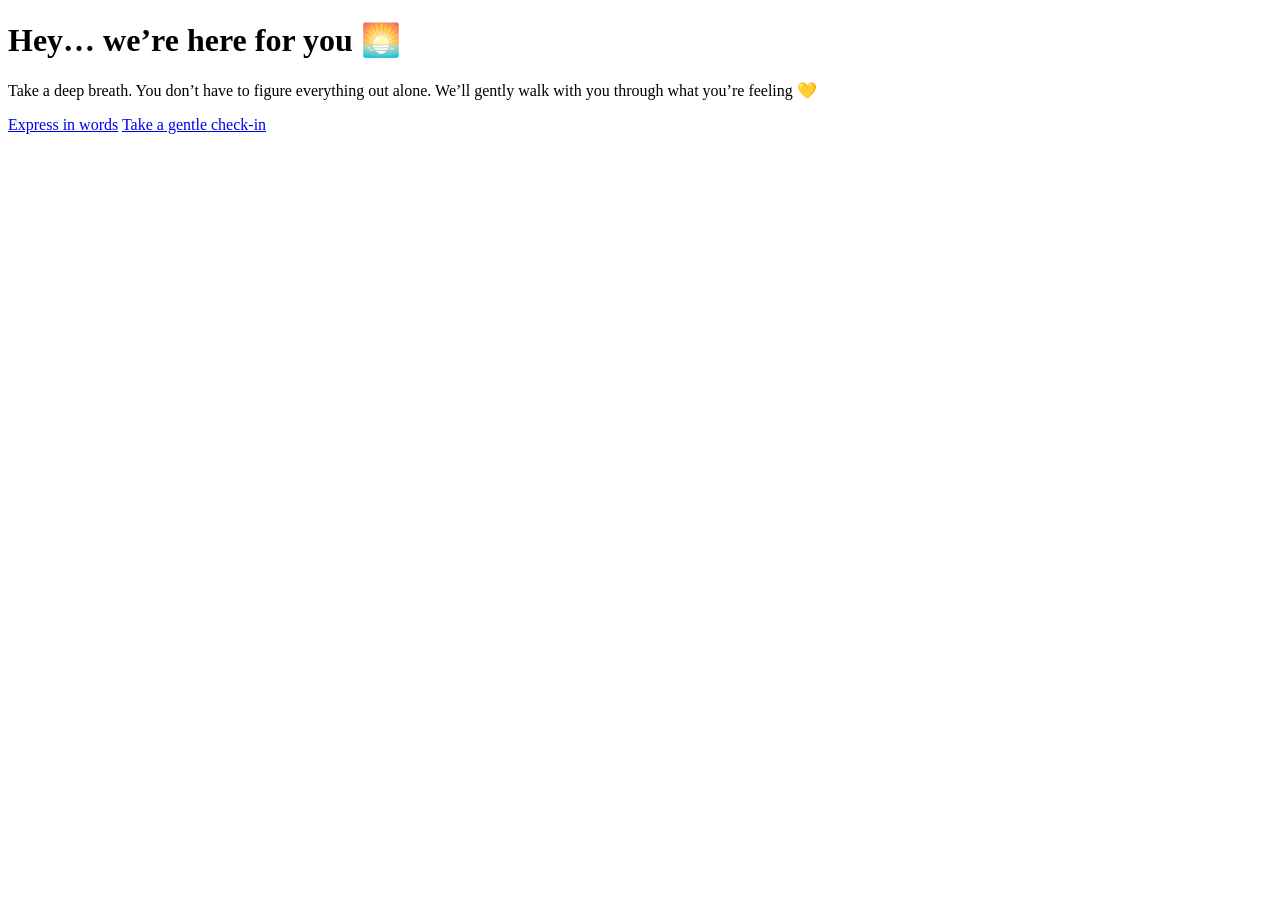
==== templates/index.html @ 3340029e "Initial commit - MindWatch project" ====
<!DOCTYPE html>
<html>
<head>
<title>MindWatch 💛</title>
<link rel="stylesheet" href="{{ url_for('static', filename='style.css') }}">
</head>
<body>

<div class="hero">

<div class="hero-content">

<h1>Hey… we’re here for you 🌅</h1>

<p>
Take a deep breath.  
You don’t have to figure everything out alone.  
We’ll gently walk with you through what you’re feeling 💛
</p>

<div class="buttons">
<a href="/text" class="btn">Express in words</a>
<a href="/checklist_general" class="btn secondary">Take a gentle check-in</a>
</div>

</div>

</div>

</body>
</html>
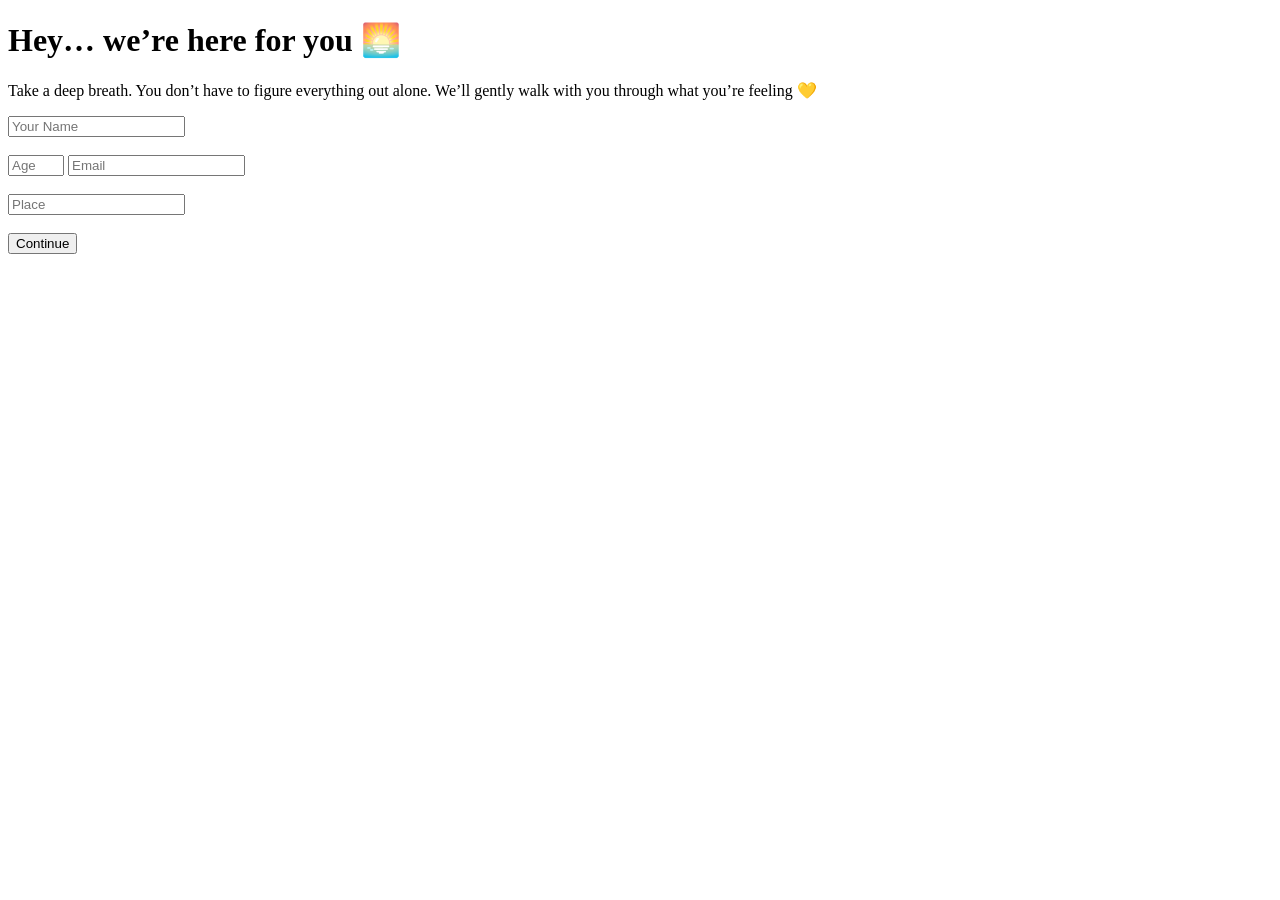
==== commit ed403171: "Final backend + report + dynamic support" ====
--- a/templates/index.html
+++ b/templates/index.html
@@ -18,10 +18,20 @@
 We’ll gently walk with you through what you’re feeling 💛
 </p>
 
+<!-- USER INFO FORM -->
+<form action="/text" method="POST">
+
+<input type="text" name="name" placeholder="Your Name" required><br><br>
+<input type="number" name="age" placeholder="Age" min="1" max="100" required>
+<input type="email" name="email" placeholder="Email" required><br><br>
+<input type="text" name="place" placeholder="Place" required><br><br>
+
+
 <div class="buttons">
-<a href="/text" class="btn">Express in words</a>
-<a href="/checklist_general" class="btn secondary">Take a gentle check-in</a>
+<button type="submit" class="btn">Continue</button>
 </div>
+
+</form>
 
 </div>
 
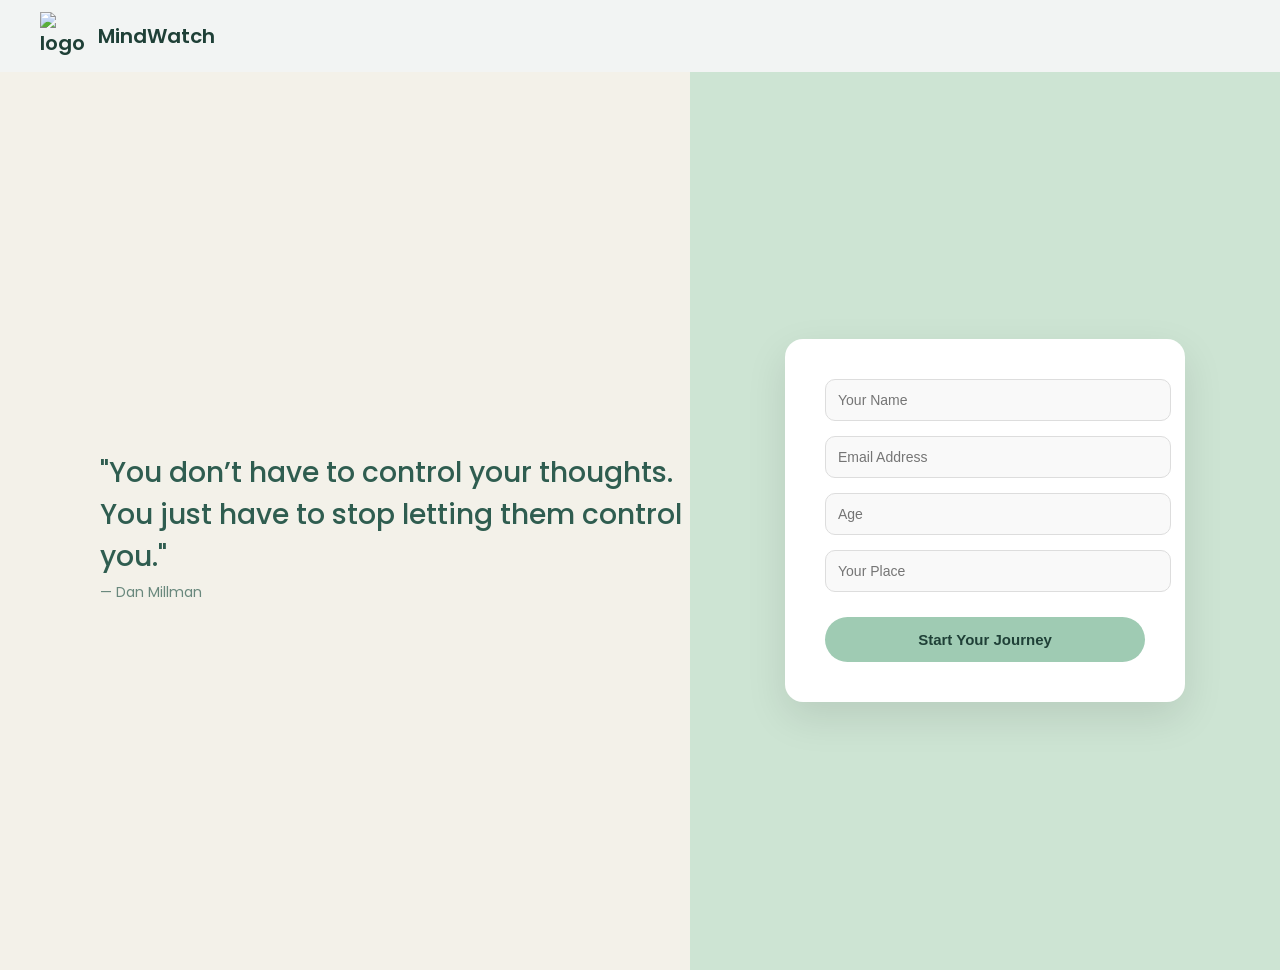
==== commit 1d37a917: "Updated UI and text page design" ====
--- a/templates/index.html
+++ b/templates/index.html
@@ -1,41 +1,266 @@
 <!DOCTYPE html>
 <html>
 <head>
-<title>MindWatch 💛</title>
-<link rel="stylesheet" href="{{ url_for('static', filename='style.css') }}">
+    <title>MindWatch 💛</title>
+
+    <link href="https://fonts.googleapis.com/css2?family=Poppins:wght@300;400;600&display=swap" rel="stylesheet">
+
+    <style>
+        body {
+            margin: 0;
+            font-family: 'Poppins', sans-serif;
+            overflow: hidden;  
+        }
+
+        /* NAVBAR (REDUCED HEIGHT) */
+        .navbar {
+            position: fixed;
+            top: 0;
+            left: 0;
+            width: 100%;
+            
+            display: flex;
+            align-items: center;
+            padding: 12px 40px;
+
+            background: #f2f4f3;
+
+            z-index: 1000;
+        }
+
+        /* LOGO TEXT */
+        .logo {
+            display: flex;
+            align-items: center;
+            gap: 10px;
+            font-weight: 600;
+            font-size: 20px;
+            color: #1f4037;
+        }
+
+        /* LOGO IMAGE */
+        .logo img {
+            height: 48px;
+            width: 48px;
+            object-fit: contain;
+        }
+
+        /* HERO FULL SCREEN */
+        .hero {
+            height: 100vh;
+            display: flex;
+            margin-top: 70px;
+        }
+
+        .left {
+            flex: 1;
+            background: #F3F1E9;
+
+            display: flex;
+            align-items: center;
+
+            padding-left: 100px;
+        }
+
+        .main-quote {
+            font-size: 28px;
+            font-weight: 500;
+            color: #2f5d50;
+            line-height: 1.5;
+            margin-bottom: 4px;
+            max-width: 700px;
+        }
+
+        .author {
+            margin-top: 0;
+            font-size: 14px;
+            font-weight: 400;
+            color: #2f5d50;
+            opacity: 0.7;
+        }
+
+        .quote-box {
+            max-width: 650px;
+            width: 100%;
+        }
+
+        /* REMOVE BLUE AUTOFILL COLOR */
+        input:-webkit-autofill {
+            -webkit-box-shadow: 0 0 0 1000px #f9f9f9 inset !important;
+            -webkit-text-fill-color: #2f5d50 !important;
+            transition: background-color 5000s ease-in-out 0s;
+        }
+
+        /* ALSO FOR HOVER + FOCUS */
+        input:-webkit-autofill:hover,
+        input:-webkit-autofill:focus {
+            -webkit-box-shadow: 0 0 0 1000px #f9f9f9 inset !important;
+            -webkit-text-fill-color: #2f5d50 !important;
+        }
+
+        /* RIGHT SIDE */
+        .right {
+            flex: 1;
+            background: #CDE4D3;
+
+            display: flex;
+            justify-content: center;
+            align-items: center;
+
+            height: 100%;
+        }
+
+        /* FORM CARD */
+        .form-card {
+            background: white;
+            padding: 40px;
+            border-radius: 18px;
+            width: 320px;
+            box-shadow: 0 15px 40px rgba(0,0,0,0.1);
+        }
+
+        .form-card input {
+            width: 100%;
+            padding: 12px;
+            margin-bottom: 15px;
+            border-radius: 10px;
+            border: 1px solid #ddd;
+            font-size: 14px;
+            background: #f9f9f9;
+        }
+
+        .form-card input {
+            color: #2f5d50;
+        }
+
+        .form-card input {
+            color: #2f5d50;
+        }
+
+        .form-card input:focus {
+            outline: none;
+            border-color: #9fcbb3;
+            box-shadow: 0 0 6px rgba(150,200,180,0.4);
+        }
+
+        .form-card button {
+            display: block;
+            width: 100%;
+            padding: 14px;
+            margin-top: 10px;
+
+            border: none;
+            border-radius: 30px;
+
+            background: #9fcbb3;
+            color: #1f4037;
+
+            font-weight: 600;
+            font-size: 15px;
+
+            cursor: pointer;
+            transition: all 0.3s ease;
+        }
+
+        .form-card {
+            text-align: center;
+        }
+
+        .form-card button:hover {
+            transform: scale(1.05);
+            background: #88bfa5;
+        }
+
+        /* POP-UP ANIMATION */
+        @keyframes fadeUp {
+            from {
+                opacity: 0;
+                transform: translateY(40px);
+            }
+            to {
+                opacity: 1;
+                transform: translateY(0);
+            }
+        }
+
+        @keyframes fadeRight {
+            from {
+                opacity: 0;
+                transform: translateX(-50px);
+            }
+            to {
+                opacity: 1;
+                transform: translateX(0);
+            }
+        }
+
+        @keyframes fadeLeft {
+            from {
+                opacity: 0;
+                transform: translateX(50px);
+            }
+            to {
+                opacity: 1;
+                transform: translateX(0);
+            }
+        }
+
+        /* APPLY ANIMATION */
+        .left {
+            animation: fadeRight 1s ease forwards;
+        }
+
+        .form-card {
+            animation: fadeLeft 1s ease forwards;
+            animation-delay: 0.3s;
+            opacity: 0;
+        }
+    </style>
 </head>
+
 <body>
 
-<div class="hero">
-
-<div class="hero-content">
-
-<h1>Hey… we’re here for you 🌅</h1>
-
-<p>
-Take a deep breath.  
-You don’t have to figure everything out alone.  
-We’ll gently walk with you through what you’re feeling 💛
-</p>
-
-<!-- USER INFO FORM -->
-<form action="/text" method="POST">
-
-<input type="text" name="name" placeholder="Your Name" required><br><br>
-<input type="number" name="age" placeholder="Age" min="1" max="100" required>
-<input type="email" name="email" placeholder="Email" required><br><br>
-<input type="text" name="place" placeholder="Place" required><br><br>
-
-
-<div class="buttons">
-<button type="submit" class="btn">Continue</button>
-</div>
-
-</form>
-
-</div>
-
-</div>
+    <!-- NAVBAR -->
+    <div class="navbar">
+        <div class="logo">
+            <img src="{{ url_for('static', filename='images/logo.png') }}" alt="logo">
+            MindWatch
+        </div>
+    </div>
+
+    <!-- HERO -->
+    <div class="hero">
+
+        <div class="left">
+            <div class="quote-box">
+                <p class="main-quote">
+                    "You don’t have to control your thoughts.<br>
+                    You just have to stop letting them control you."
+                </p>
+                <p class="author">— Dan Millman</p>
+            </div>
+        </div>
+
+        <!-- RIGHT -->
+        <div class="right">
+            <div class="form-card">
+                <form action="/text" method="POST">
+
+                    <input type="text" name="name" placeholder="Your Name" required>
+
+                    <input type="email" name="email" placeholder="Email Address" required>
+
+                    <input type="number" name="age" placeholder="Age" required>
+
+                    <input type="text" name="place" placeholder="Your Place" required>
+
+                    <button type="submit">Start Your Journey</button>
+
+                </form>
+            </div>
+        </div>
+
+    </div>
 
 </body>
 </html>
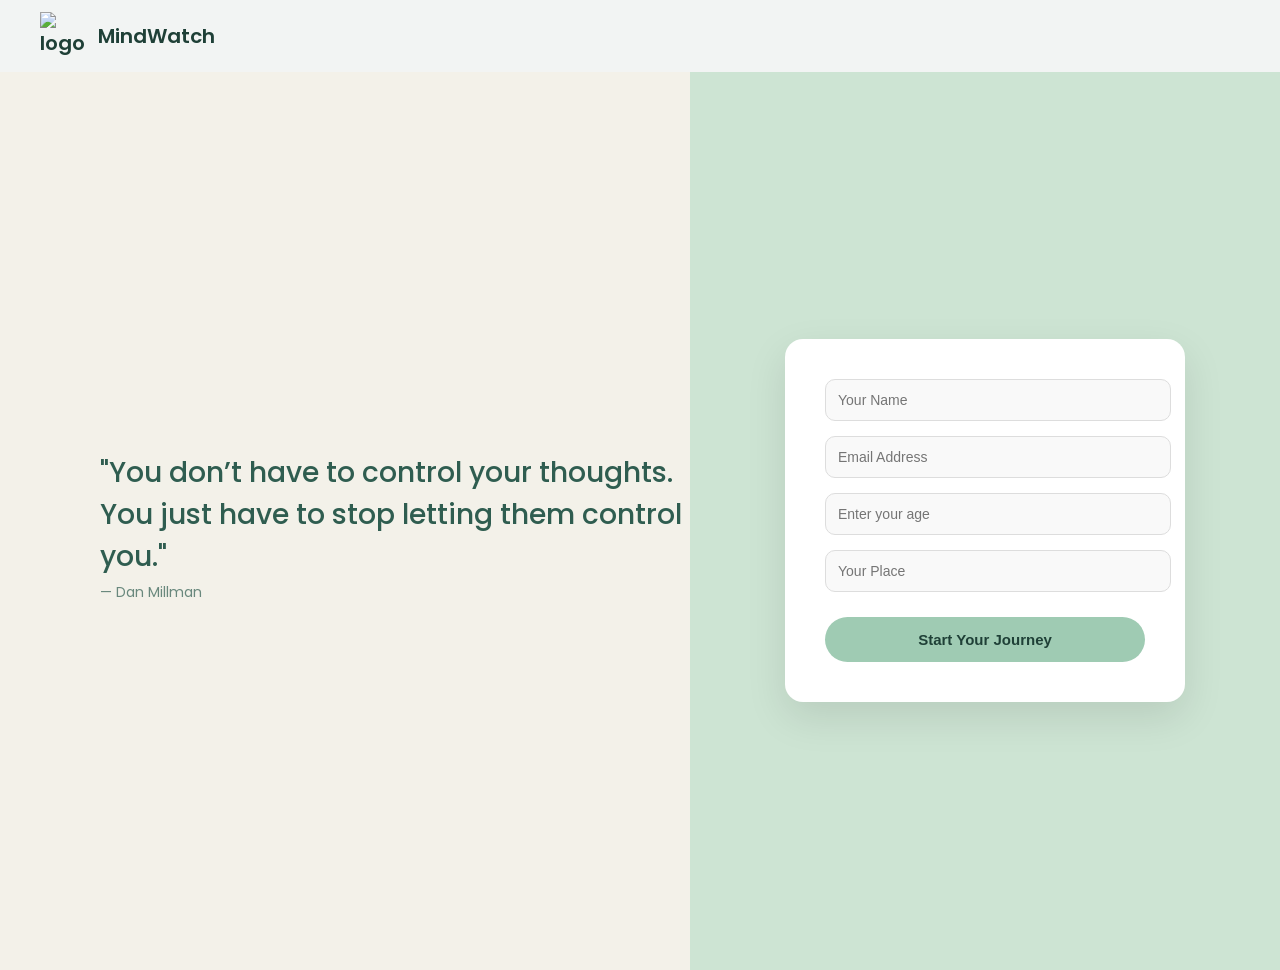
==== commit a8aa5658: "UI improvements, validation fixes, PDF ordering fix" ====
--- a/templates/index.html
+++ b/templates/index.html
@@ -250,8 +250,15 @@
 
                     <input type="email" name="email" placeholder="Email Address" required>
 
-                    <input type="number" name="age" placeholder="Age" required>
-
+                     <input 
+                        type="number" 
+                        name="age" 
+                        min="1" 
+                        max="120" 
+                        required 
+                        placeholder="Enter your age"
+                        oninvalid="this.setCustomValidity('Please enter a valid age')"
+                        oninput="this.setCustomValidity('')">
                     <input type="text" name="place" placeholder="Your Place" required>
 
                     <button type="submit">Start Your Journey</button>
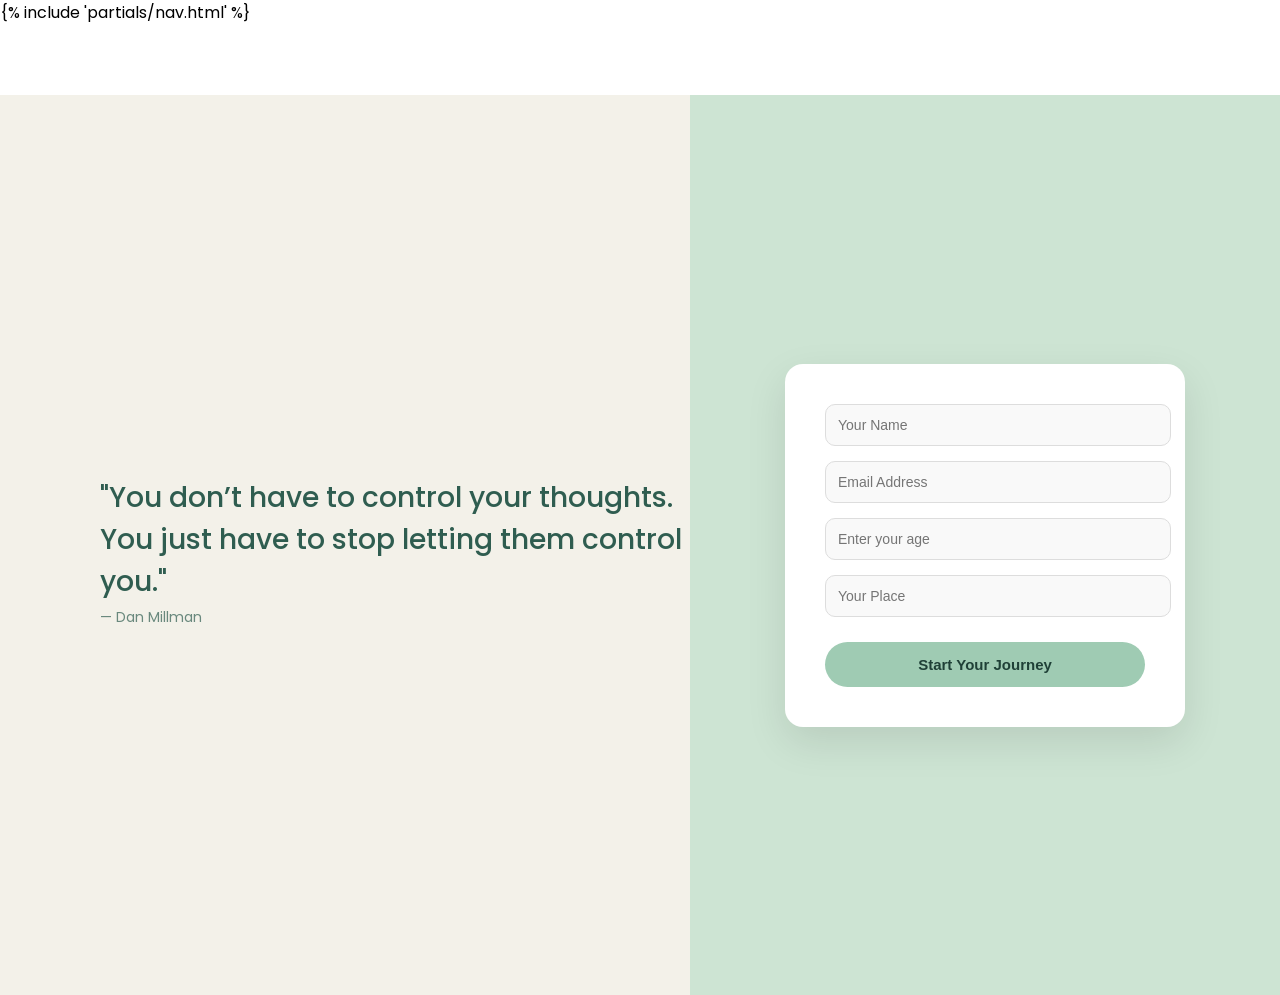
==== commit 42770253: "Added Past Reports" ====
--- a/templates/index.html
+++ b/templates/index.html
@@ -10,39 +10,6 @@
             margin: 0;
             font-family: 'Poppins', sans-serif;
             overflow: hidden;  
-        }
-
-        /* NAVBAR (REDUCED HEIGHT) */
-        .navbar {
-            position: fixed;
-            top: 0;
-            left: 0;
-            width: 100%;
-            
-            display: flex;
-            align-items: center;
-            padding: 12px 40px;
-
-            background: #f2f4f3;
-
-            z-index: 1000;
-        }
-
-        /* LOGO TEXT */
-        .logo {
-            display: flex;
-            align-items: center;
-            gap: 10px;
-            font-weight: 600;
-            font-size: 20px;
-            color: #1f4037;
-        }
-
-        /* LOGO IMAGE */
-        .logo img {
-            height: 48px;
-            width: 48px;
-            object-fit: contain;
         }
 
         /* HERO FULL SCREEN */
@@ -220,13 +187,7 @@
 
 <body>
 
-    <!-- NAVBAR -->
-    <div class="navbar">
-        <div class="logo">
-            <img src="{{ url_for('static', filename='images/logo.png') }}" alt="logo">
-            MindWatch
-        </div>
-    </div>
+    {% include 'partials/nav.html' %}
 
     <!-- HERO -->
     <div class="hero">
